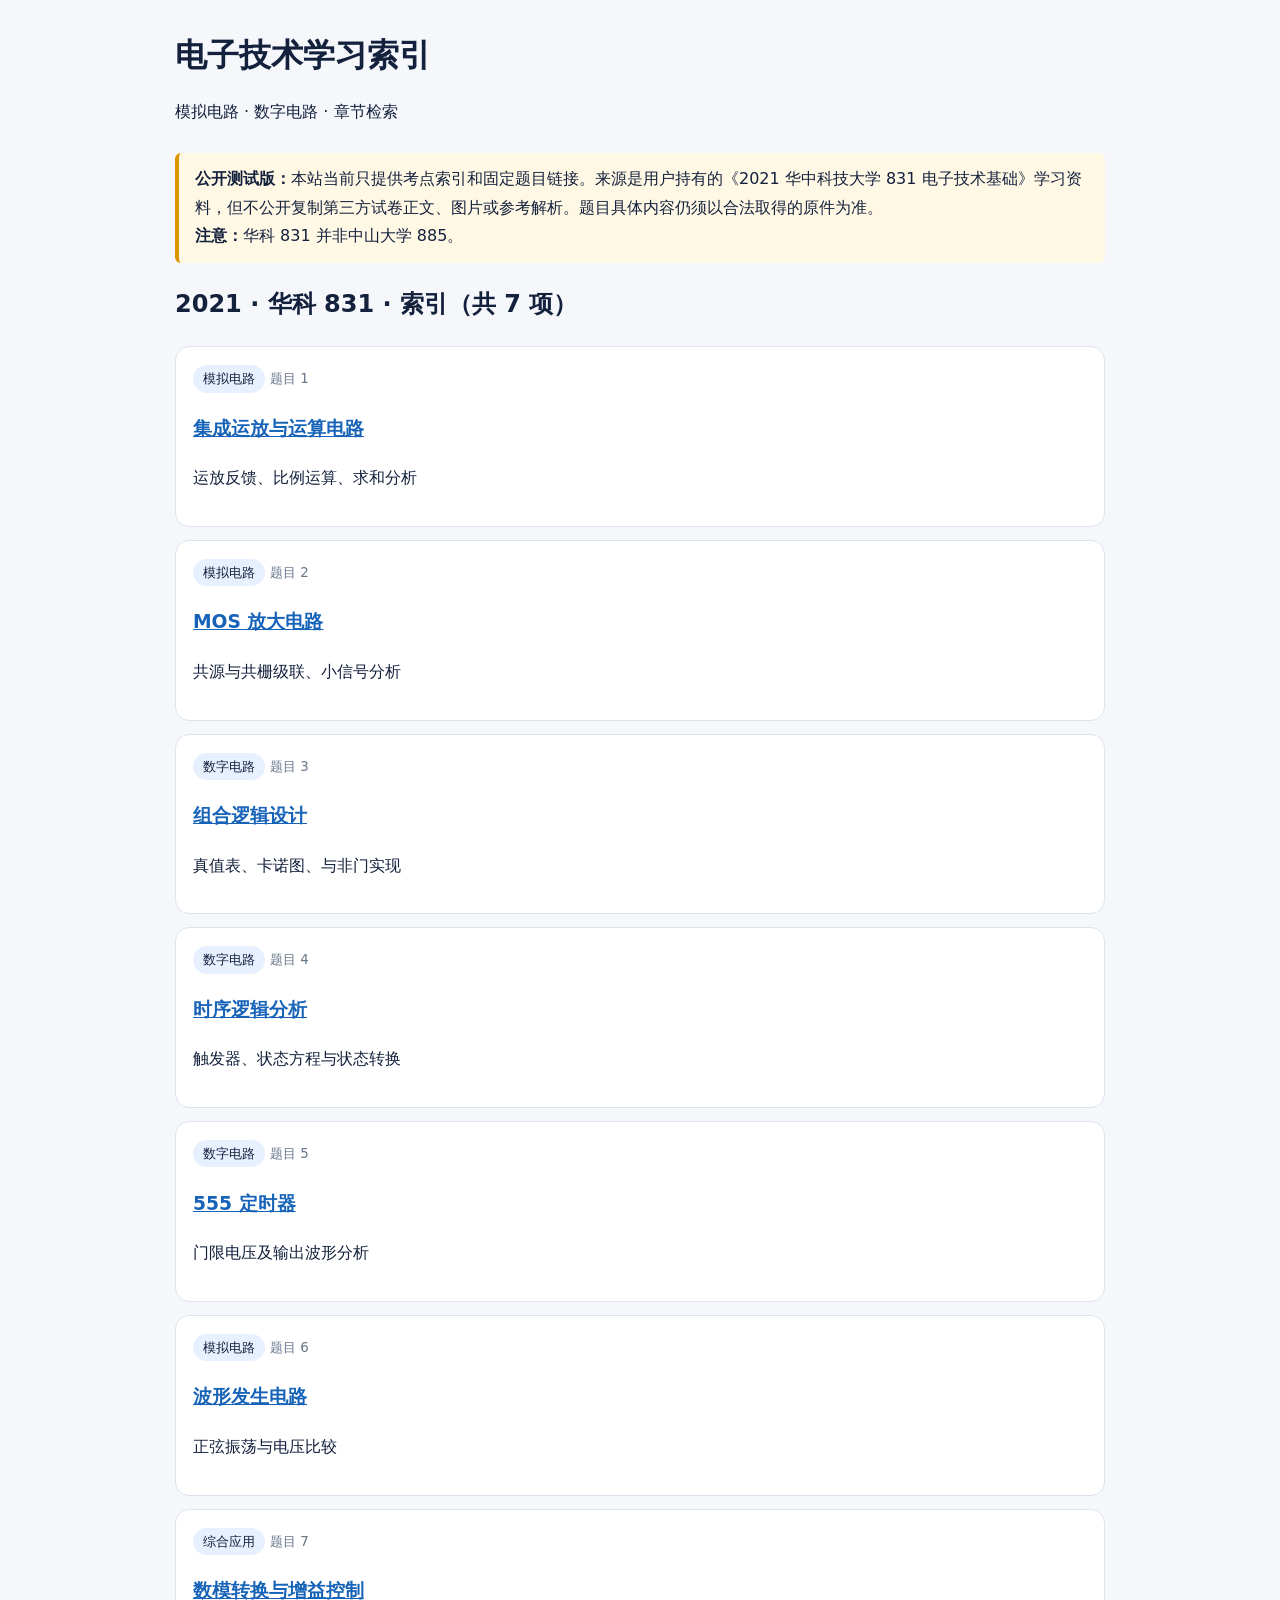
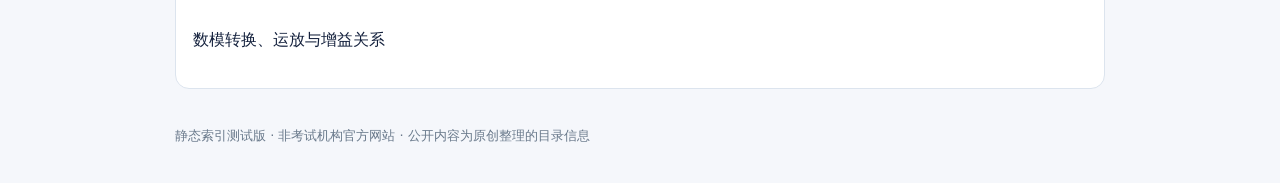
==== index.html @ 0cd75be6 "Add public-safe exam index: index.html" ====
<!doctype html><html lang="zh-CN"><head><meta charset="utf-8"><meta name="viewport" content="width=device-width,initial-scale=1"><meta name="robots" content="index,follow"><title>电子技术学习索引｜电子技术学习索引</title><style>body{font-family:system-ui,-apple-system,'Microsoft Yahei',sans-serif;max-width:930px;margin:35px auto;padding:0 20px;color:#14213d;background:#f5f7fb;line-height:1.8}h1{line-height:1.3}a{color:#1663b8}.card{background:white;border:1px solid #dce4ee;border-radius:14px;padding:17px;margin:13px 0}small,.muted{color:#67768a}.badge{display:inline-block;border-radius:18px;background:#e7f0ff;padding:2px 10px;font-size:13px}header{margin-bottom:26px}.warn{border-left:4px solid #db9600;background:#fff8e5;padding:12px 16px;border-radius:6px}nav{margin-top:20px}footer{color:#69798b;font-size:13px;margin-top:35px}</style></head><body><header><h1>电子技术学习索引</h1><p>模拟电路 · 数字电路 · 章节检索</p></header><div class="warn"><b>公开测试版：</b>本站当前只提供考点索引和固定题目链接。来源是用户持有的《2021 华中科技大学 831 电子技术基础》学习资料，但不公开复制第三方试卷正文、图片或参考解析。题目具体内容仍须以合法取得的原件为准。<br><b>注意：</b>华科 831 并非中山大学 885。</div><h2>2021 · 华科 831 · 索引（共 7 项）</h2><div class="card"><span class="badge">模拟电路</span> <small>题目 1</small><h3><a href="questions/2021-831-q01.html">集成运放与运算电路</a></h3><p>运放反馈、比例运算、求和分析</p></div>
<div class="card"><span class="badge">模拟电路</span> <small>题目 2</small><h3><a href="questions/2021-831-q02.html">MOS 放大电路</a></h3><p>共源与共栅级联、小信号分析</p></div>
<div class="card"><span class="badge">数字电路</span> <small>题目 3</small><h3><a href="questions/2021-831-q03.html">组合逻辑设计</a></h3><p>真值表、卡诺图、与非门实现</p></div>
<div class="card"><span class="badge">数字电路</span> <small>题目 4</small><h3><a href="questions/2021-831-q04.html">时序逻辑分析</a></h3><p>触发器、状态方程与状态转换</p></div>
<div class="card"><span class="badge">数字电路</span> <small>题目 5</small><h3><a href="questions/2021-831-q05.html">555 定时器</a></h3><p>门限电压及输出波形分析</p></div>
<div class="card"><span class="badge">模拟电路</span> <small>题目 6</small><h3><a href="questions/2021-831-q06.html">波形发生电路</a></h3><p>正弦振荡与电压比较</p></div>
<div class="card"><span class="badge">综合应用</span> <small>题目 7</small><h3><a href="questions/2021-831-q07.html">数模转换与增益控制</a></h3><p>数模转换、运放与增益关系</p></div><footer>静态索引测试版 · 非考试机构官方网站 · 公开内容为原创整理的目录信息</footer></body></html>
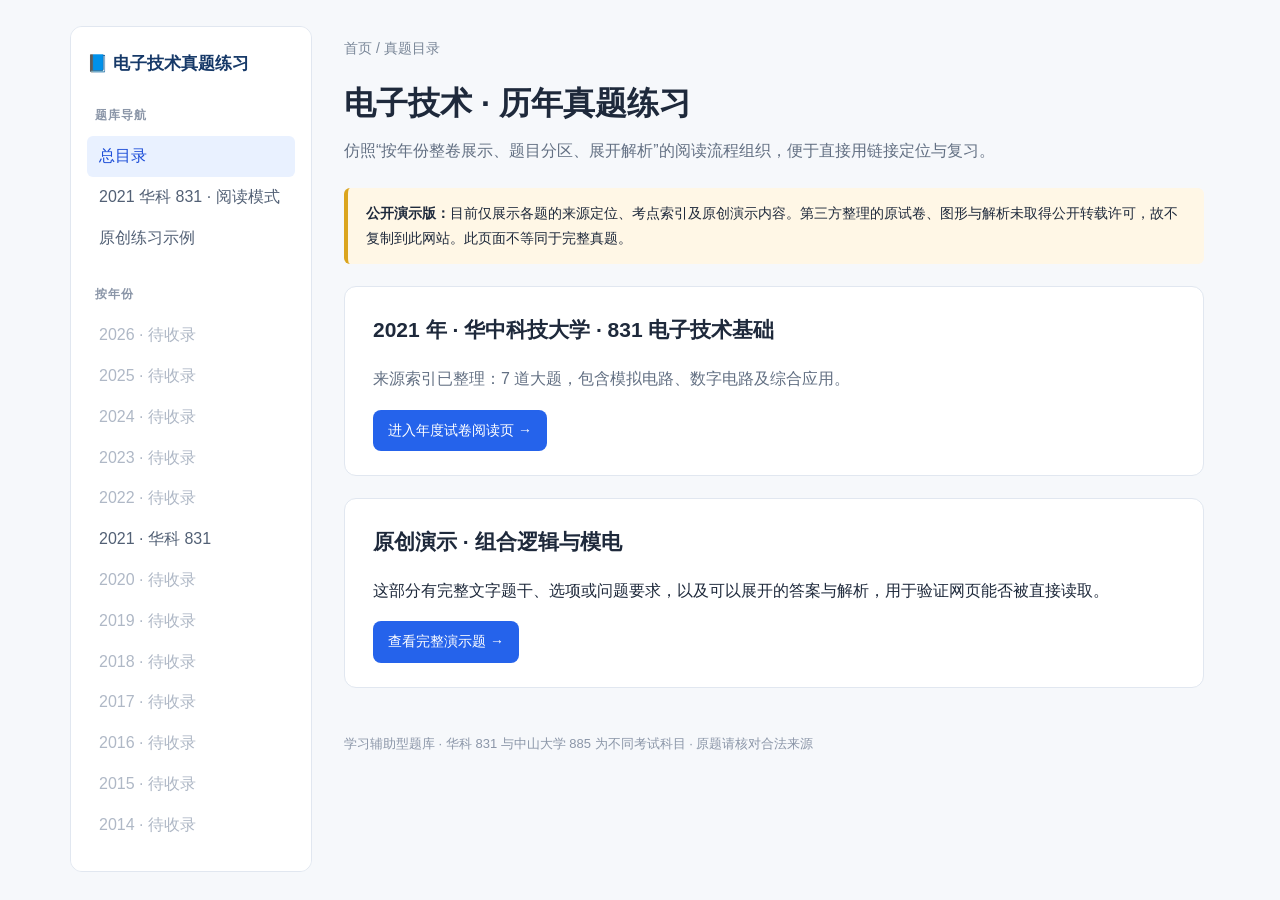
==== commit e8b05ab2: "Redesign homepage as year-by-year exam reader" ====
--- a/index.html
+++ b/index.html
@@ -1,7 +1 @@
-<!doctype html><html lang="zh-CN"><head><meta charset="utf-8"><meta name="viewport" content="width=device-width,initial-scale=1"><meta name="robots" content="index,follow"><title>电子技术学习索引｜电子技术学习索引</title><style>body{font-family:system-ui,-apple-system,'Microsoft Yahei',sans-serif;max-width:930px;margin:35px auto;padding:0 20px;color:#14213d;background:#f5f7fb;line-height:1.8}h1{line-height:1.3}a{color:#1663b8}.card{background:white;border:1px solid #dce4ee;border-radius:14px;padding:17px;margin:13px 0}small,.muted{color:#67768a}.badge{display:inline-block;border-radius:18px;background:#e7f0ff;padding:2px 10px;font-size:13px}header{margin-bottom:26px}.warn{border-left:4px solid #db9600;background:#fff8e5;padding:12px 16px;border-radius:6px}nav{margin-top:20px}footer{color:#69798b;font-size:13px;margin-top:35px}</style></head><body><header><h1>电子技术学习索引</h1><p>模拟电路 · 数字电路 · 章节检索</p></header><div class="warn"><b>公开测试版：</b>本站当前只提供考点索引和固定题目链接。来源是用户持有的《2021 华中科技大学 831 电子技术基础》学习资料，但不公开复制第三方试卷正文、图片或参考解析。题目具体内容仍须以合法取得的原件为准。<br><b>注意：</b>华科 831 并非中山大学 885。</div><h2>2021 · 华科 831 · 索引（共 7 项）</h2><div class="card"><span class="badge">模拟电路</span> <small>题目 1</small><h3><a href="questions/2021-831-q01.html">集成运放与运算电路</a></h3><p>运放反馈、比例运算、求和分析</p></div>
-<div class="card"><span class="badge">模拟电路</span> <small>题目 2</small><h3><a href="questions/2021-831-q02.html">MOS 放大电路</a></h3><p>共源与共栅级联、小信号分析</p></div>
-<div class="card"><span class="badge">数字电路</span> <small>题目 3</small><h3><a href="questions/2021-831-q03.html">组合逻辑设计</a></h3><p>真值表、卡诺图、与非门实现</p></div>
-<div class="card"><span class="badge">数字电路</span> <small>题目 4</small><h3><a href="questions/2021-831-q04.html">时序逻辑分析</a></h3><p>触发器、状态方程与状态转换</p></div>
-<div class="card"><span class="badge">数字电路</span> <small>题目 5</small><h3><a href="questions/2021-831-q05.html">555 定时器</a></h3><p>门限电压及输出波形分析</p></div>
-<div class="card"><span class="badge">模拟电路</span> <small>题目 6</small><h3><a href="questions/2021-831-q06.html">波形发生电路</a></h3><p>正弦振荡与电压比较</p></div>
-<div class="card"><span class="badge">综合应用</span> <small>题目 7</small><h3><a href="questions/2021-831-q07.html">数模转换与增益控制</a></h3><p>数模转换、运放与增益关系</p></div><footer>静态索引测试版 · 非考试机构官方网站 · 公开内容为原创整理的目录信息</footer></body></html>+<!doctype html><html lang="zh-CN"><head><meta charset="utf-8"><meta name="viewport" content="width=device-width, initial-scale=1"><meta name="description" content="电子技术模拟电路和数字电路历年试题阅读索引与原创示例。"><title>电子技术真题练习 | 电子技术真题练习</title><link rel="stylesheet" href="assets/style.css"></head><body><div class="layout"><aside class="sidebar"><a href="index.html" class="brand">📘 电子技术真题练习</a><h3>题库导航</h3><a class="side-link active" href="index.html">总目录</a><a class="side-link " href="2021-hust-831.html">2021 华科 831 · 阅读模式</a><a class="side-link " href="original-practice.html">原创练习示例</a><h3>按年份</h3><div class="side-years"><span class="side-link disabled" title="尚未收录">2026 · 待收录</span><span class="side-link disabled" title="尚未收录">2025 · 待收录</span><span class="side-link disabled" title="尚未收录">2024 · 待收录</span><span class="side-link disabled" title="尚未收录">2023 · 待收录</span><span class="side-link disabled" title="尚未收录">2022 · 待收录</span><a href="2021-hust-831.html" class="side-link">2021 · 华科 831</a><span class="side-link disabled" title="尚未收录">2020 · 待收录</span><span class="side-link disabled" title="尚未收录">2019 · 待收录</span><span class="side-link disabled" title="尚未收录">2018 · 待收录</span><span class="side-link disabled" title="尚未收录">2017 · 待收录</span><span class="side-link disabled" title="尚未收录">2016 · 待收录</span><span class="side-link disabled" title="尚未收录">2015 · 待收录</span><span class="side-link disabled" title="尚未收录">2014 · 待收录</span></div><h3>科目</h3><a class="side-link" href="2021-hust-831.html#analog">模拟电路</a><a class="side-link" href="2021-hust-831.html#digital">数字电路</a><a class="side-link" href="2021-hust-831.html#mixed">综合应用</a></aside><main class="main"><p class="crumb">首页 / 真题目录</p><h1>电子技术 · 历年真题练习</h1><p class="lead">仿照“按年份整卷展示、题目分区、展开解析”的阅读流程组织，便于直接用链接定位与复习。</p><div class="notice"><b>公开演示版：</b>目前仅展示各题的来源定位、考点索引及原创演示内容。第三方整理的原试卷、图形与解析未取得公开转载许可，故不复制到此网站。此页面不等同于完整真题。</div><div class="question"><h3>2021 年 · 华中科技大学 · 831 电子技术基础</h3><p class="muted">来源索引已整理：7 道大题，包含模拟电路、数字电路及综合应用。</p><a class="button" href="2021-hust-831.html">进入年度试卷阅读页 →</a></div><div class="question"><h3>原创演示 · 组合逻辑与模电</h3><p>这部分有完整文字题干、选项或问题要求，以及可以展开的答案与解析，用于验证网页能否被直接读取。</p><a class="button" href="original-practice.html">查看完整演示题 →</a></div><footer>学习辅助型题库 · 华科 831 与中山大学 885 为不同考试科目 · 原题请核对合法来源</footer></main></div></body></html>
--- a/assets/style.css
+++ b/assets/style.css
@@ -0,0 +1,2 @@
+:root{--bg:#f6f8fb;--ink:#1e293b;--sub:#637083;--accent:#2563eb;--border:#e1e7f0;--panel:#fff;--soft:#eef4ff}
+*{box-sizing:border-box}html{scroll-behavior:smooth}body{margin:0;background:var(--bg);font:16px/1.8 -apple-system,BlinkMacSystemFont,"Segoe UI","Microsoft Yahei",sans-serif;color:var(--ink)}a{color:var(--accent);text-decoration:none}a:hover{text-decoration:underline}.layout{display:grid;grid-template-columns:242px minmax(0,860px);gap:32px;max-width:1180px;margin:auto;padding:26px 20px}.sidebar{position:sticky;top:20px;align-self:start;max-height:94vh;overflow:auto;padding:22px 16px;border-radius:12px;background:var(--panel);border:1px solid var(--border)}.brand{font-size:17px;font-weight:800;color:#163968}.sidebar h3{font-size:12px;text-transform:uppercase;color:#8b96a8;letter-spacing:.08em;margin:25px 8px 10px}.side-link{display:block;padding:6px 12px;border-radius:6px;color:#526075}.side-link:hover,.side-link.active{color:#1d4ed8;background:#e9f1ff;text-decoration:none}.side-link.disabled{color:#afb8c6;cursor:default}.main{min-width:0}.crumb{font-size:14px;color:#7a8798;margin:10px 0 22px}.main h1{font-size:32px;line-height:1.3;margin:0 0 12px}.lead{color:var(--sub);margin-top:0}.notice{margin:22px 0;background:#fff7e6;border-left:4px solid #dba51e;padding:13px 18px;border-radius:6px;font-size:14px}.paper-title{border-bottom:1px solid var(--border);padding:20px 0 8px;margin-bottom:20px}.paper-title h2{margin:0}.question{background:var(--panel);border:1px solid var(--border);padding:24px 28px;border-radius:12px;margin:22px 0}.question h3{font-size:21px;margin:0 0 12px}.section{font-size:23px;margin-top:38px}.tags{display:flex;flex-wrap:wrap;gap:7px;margin:15px 0}.tag{font-size:12px;border-radius:5px;background:var(--soft);color:#315ba3;padding:3px 9px}.muted{color:var(--sub)}.outline{border:1px dashed #cbd5e1;border-radius:8px;padding:14px;background:#f9fafb;font-size:14px}.answer{margin-top:17px;border-top:1px solid var(--border);padding-top:13px}.answer summary{color:#245ab8;font-weight:700;cursor:pointer}.answer h4{margin:18px 0 4px}.answer p{margin:7px 0}.button{display:inline-block;padding:8px 15px;background:#2563eb;border-radius:8px;color:#fff;font-size:14px}.button:hover{color:white;background:#1d4ed8;text-decoration:none}.mini{font-size:13px}.options{padding-left:18px}.options li{padding:2px}.code{background:#f2f5fa;padding:13px 15px;border-radius:8px;overflow:auto}footer{font-size:13px;color:#8b96a8;padding:22px 0 55px}@media(max-width:850px){.layout{display:block;padding:14px}.sidebar{position:static;max-height:none;margin-bottom:22px}.side-years{display:flex;gap:5px;flex-wrap:wrap}.side-link{display:inline-block}.question{padding:17px}.main h1{font-size:27px}}
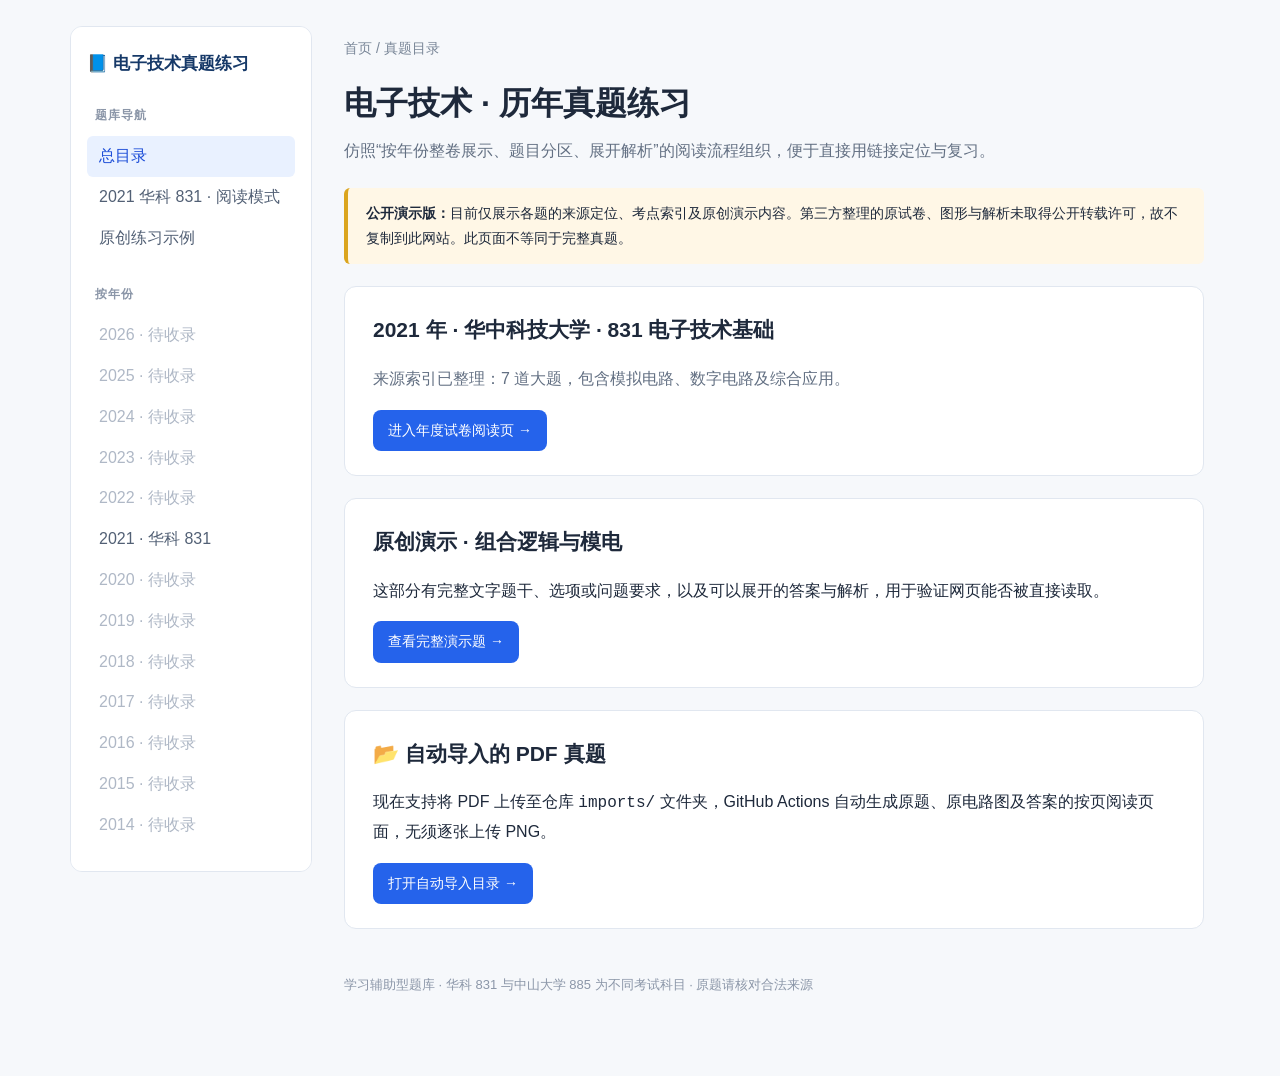
==== commit b089129f: "Link automatic PDF import catalog from homepage" ====
--- a/index.html
+++ b/index.html
@@ -1 +1 @@
-<!doctype html><html lang="zh-CN"><head><meta charset="utf-8"><meta name="viewport" content="width=device-width, initial-scale=1"><meta name="description" content="电子技术模拟电路和数字电路历年试题阅读索引与原创示例。"><title>电子技术真题练习 | 电子技术真题练习</title><link rel="stylesheet" href="assets/style.css"></head><body><div class="layout"><aside class="sidebar"><a href="index.html" class="brand">📘 电子技术真题练习</a><h3>题库导航</h3><a class="side-link active" href="index.html">总目录</a><a class="side-link " href="2021-hust-831.html">2021 华科 831 · 阅读模式</a><a class="side-link " href="original-practice.html">原创练习示例</a><h3>按年份</h3><div class="side-years"><span class="side-link disabled" title="尚未收录">2026 · 待收录</span><span class="side-link disabled" title="尚未收录">2025 · 待收录</span><span class="side-link disabled" title="尚未收录">2024 · 待收录</span><span class="side-link disabled" title="尚未收录">2023 · 待收录</span><span class="side-link disabled" title="尚未收录">2022 · 待收录</span><a href="2021-hust-831.html" class="side-link">2021 · 华科 831</a><span class="side-link disabled" title="尚未收录">2020 · 待收录</span><span class="side-link disabled" title="尚未收录">2019 · 待收录</span><span class="side-link disabled" title="尚未收录">2018 · 待收录</span><span class="side-link disabled" title="尚未收录">2017 · 待收录</span><span class="side-link disabled" title="尚未收录">2016 · 待收录</span><span class="side-link disabled" title="尚未收录">2015 · 待收录</span><span class="side-link disabled" title="尚未收录">2014 · 待收录</span></div><h3>科目</h3><a class="side-link" href="2021-hust-831.html#analog">模拟电路</a><a class="side-link" href="2021-hust-831.html#digital">数字电路</a><a class="side-link" href="2021-hust-831.html#mixed">综合应用</a></aside><main class="main"><p class="crumb">首页 / 真题目录</p><h1>电子技术 · 历年真题练习</h1><p class="lead">仿照“按年份整卷展示、题目分区、展开解析”的阅读流程组织，便于直接用链接定位与复习。</p><div class="notice"><b>公开演示版：</b>目前仅展示各题的来源定位、考点索引及原创演示内容。第三方整理的原试卷、图形与解析未取得公开转载许可，故不复制到此网站。此页面不等同于完整真题。</div><div class="question"><h3>2021 年 · 华中科技大学 · 831 电子技术基础</h3><p class="muted">来源索引已整理：7 道大题，包含模拟电路、数字电路及综合应用。</p><a class="button" href="2021-hust-831.html">进入年度试卷阅读页 →</a></div><div class="question"><h3>原创演示 · 组合逻辑与模电</h3><p>这部分有完整文字题干、选项或问题要求，以及可以展开的答案与解析，用于验证网页能否被直接读取。</p><a class="button" href="original-practice.html">查看完整演示题 →</a></div><footer>学习辅助型题库 · 华科 831 与中山大学 885 为不同考试科目 · 原题请核对合法来源</footer></main></div></body></html>+<!doctype html><html lang="zh-CN"><head><meta charset="utf-8"><meta name="viewport" content="width=device-width, initial-scale=1"><meta name="description" content="电子技术模拟电路和数字电路历年试题阅读索引与原创示例。"><title>电子技术真题练习 | 电子技术真题练习</title><link rel="stylesheet" href="assets/style.css"></head><body><div class="layout"><aside class="sidebar"><a href="index.html" class="brand">📘 电子技术真题练习</a><h3>题库导航</h3><a class="side-link active" href="index.html">总目录</a><a class="side-link " href="2021-hust-831.html">2021 华科 831 · 阅读模式</a><a class="side-link " href="original-practice.html">原创练习示例</a><h3>按年份</h3><div class="side-years"><span class="side-link disabled" title="尚未收录">2026 · 待收录</span><span class="side-link disabled" title="尚未收录">2025 · 待收录</span><span class="side-link disabled" title="尚未收录">2024 · 待收录</span><span class="side-link disabled" title="尚未收录">2023 · 待收录</span><span class="side-link disabled" title="尚未收录">2022 · 待收录</span><a href="2021-hust-831.html" class="side-link">2021 · 华科 831</a><span class="side-link disabled" title="尚未收录">2020 · 待收录</span><span class="side-link disabled" title="尚未收录">2019 · 待收录</span><span class="side-link disabled" title="尚未收录">2018 · 待收录</span><span class="side-link disabled" title="尚未收录">2017 · 待收录</span><span class="side-link disabled" title="尚未收录">2016 · 待收录</span><span class="side-link disabled" title="尚未收录">2015 · 待收录</span><span class="side-link disabled" title="尚未收录">2014 · 待收录</span></div><h3>科目</h3><a class="side-link" href="2021-hust-831.html#analog">模拟电路</a><a class="side-link" href="2021-hust-831.html#digital">数字电路</a><a class="side-link" href="2021-hust-831.html#mixed">综合应用</a></aside><main class="main"><p class="crumb">首页 / 真题目录</p><h1>电子技术 · 历年真题练习</h1><p class="lead">仿照“按年份整卷展示、题目分区、展开解析”的阅读流程组织，便于直接用链接定位与复习。</p><div class="notice"><b>公开演示版：</b>目前仅展示各题的来源定位、考点索引及原创演示内容。第三方整理的原试卷、图形与解析未取得公开转载许可，故不复制到此网站。此页面不等同于完整真题。</div><div class="question"><h3>2021 年 · 华中科技大学 · 831 电子技术基础</h3><p class="muted">来源索引已整理：7 道大题，包含模拟电路、数字电路及综合应用。</p><a class="button" href="2021-hust-831.html">进入年度试卷阅读页 →</a></div><div class="question"><h3>原创演示 · 组合逻辑与模电</h3><p>这部分有完整文字题干、选项或问题要求，以及可以展开的答案与解析，用于验证网页能否被直接读取。</p><a class="button" href="original-practice.html">查看完整演示题 →</a></div><div class="question"><h3>📂 自动导入的 PDF 真题</h3><p>现在支持将 PDF 上传至仓库 <code>imports/</code> 文件夹，GitHub Actions 自动生成原题、原电路图及答案的按页阅读页面，无须逐张上传 PNG。</p><a class="button" href="exams/index.html">打开自动导入目录 →</a></div><footer>学习辅助型题库 · 华科 831 与中山大学 885 为不同考试科目 · 原题请核对合法来源</footer></main></div></body></html>
